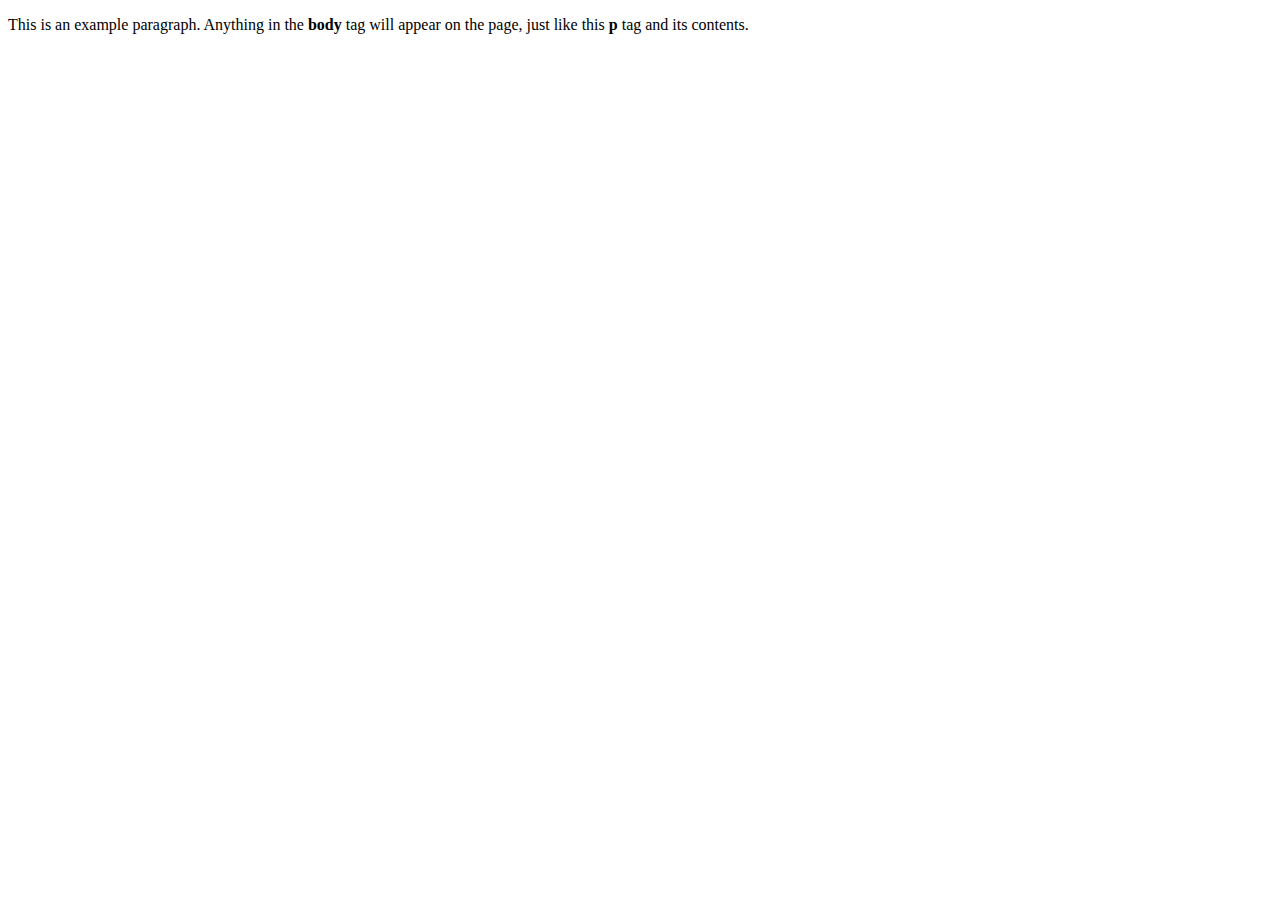
==== index.html @ 97ac9f7d "Create index.html" ====
<!doctype html>
<html>
  <head>
    <title>This is the title of the webpage!</title>
  </head>
  <body>
    <p>This is an example paragraph. Anything in the <strong>body</strong> tag will appear on the page, just like this <strong>p</strong> tag and its contents.</p>
  </body>
</html>
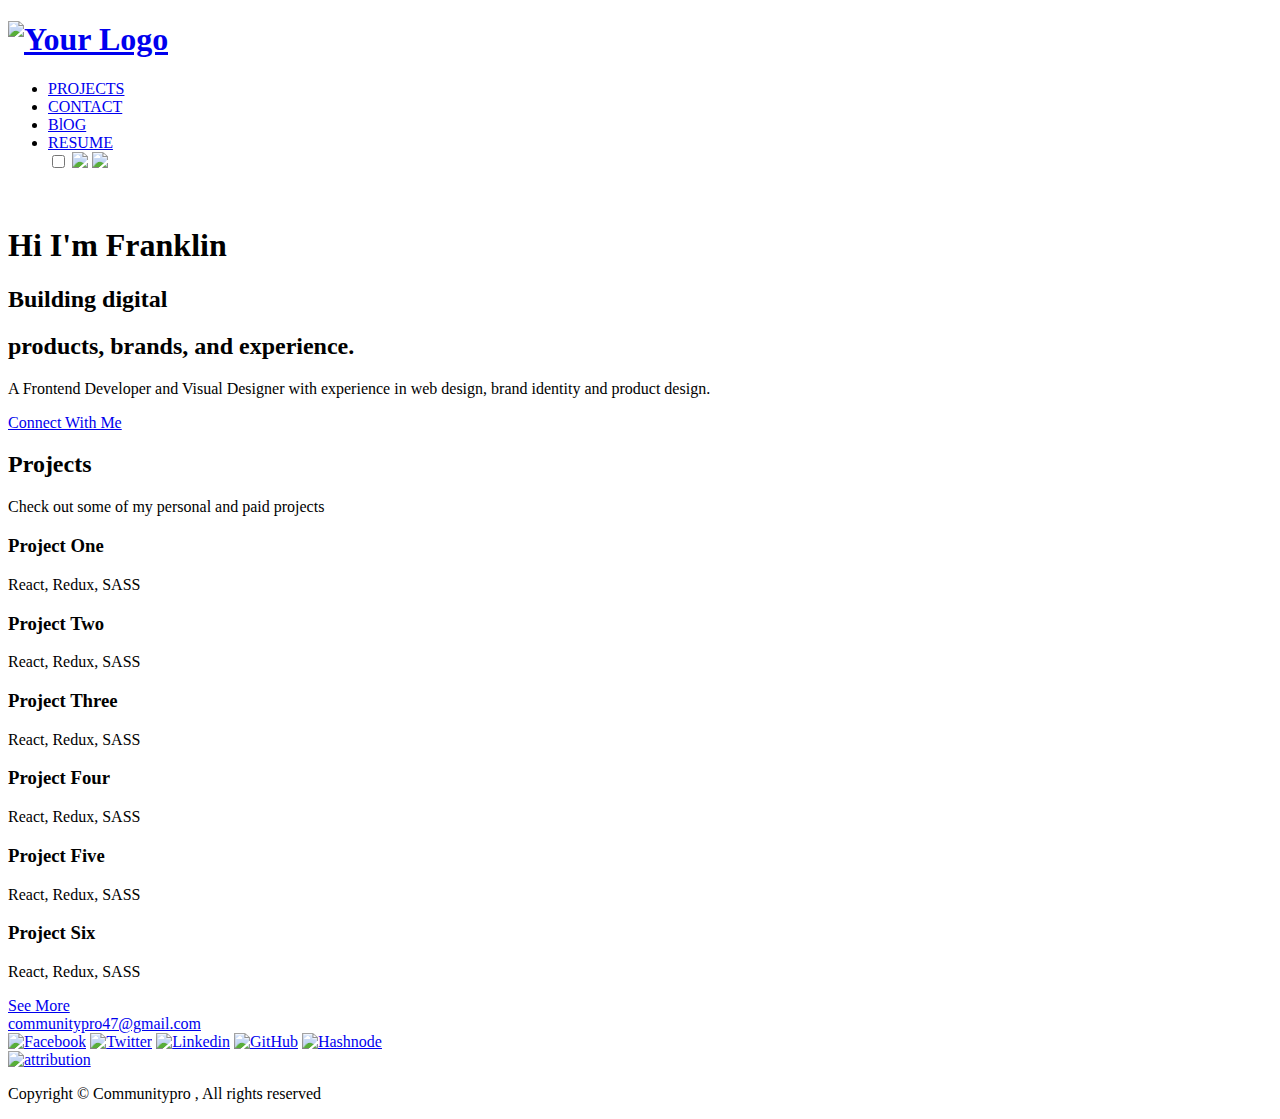
==== commit d9c43354: "Update index.html" ====
--- a/index.html
+++ b/index.html
@@ -1,9 +1,297 @@
-<!doctype html>
-<html>
+<!DOCTYPE html>
+<html lang="en">
   <head>
-    <title>This is the title of the webpage!</title>
+    <meta charset="UTF-8" />
+    <meta http-equiv="X-UA-Compatible" content="IE=edge" />
+    <meta name="viewport" content="width=device-width, initial-scale=1.0" />
+    <!-- Primary Meta Tags -->
+    <title>Portfolio Template - Open source</title>
+    <meta name="title" content="Portfolio Template - Open source" />
+    <meta
+      name="description"
+      content="Build or customize your portfolio website using this super easy template. Free to use if you are a member of the community or a contributor to this project"
+    />
+
+    <!-- Open Graph / Facebook -->
+    <meta property="og:type" content="website" />
+    <meta
+      property="og:url"
+      content="https://github.com/CommunityPro/portfolio-html"
+    />
+    <meta property="og:title" content="Portfolio Template - Open source" />
+    <meta
+      property="og:description"
+      content="Build or customize your portfolio website using this super easy template. Free to use if you are a member of the community or a contributor to this project"
+    />
+    <meta
+      property="og:image"
+      content="https://user-images.githubusercontent.com/62628408/150613011-b78a7f5a-0af1-4312-aab0-0022e7258693.png"
+    />
+
+    <!-- Twitter -->
+    <meta property="twitter:card" content="summary_large_image" />
+    <meta
+      property="twitter:url"
+      content="https://github.com/CommunityPro/portfolio-html"
+    />
+    <meta property="twitter:title" content="Portfolio Template - Open source" />
+    <meta
+      property="twitter:description"
+      content="Build or customize your portfolio website using this super easy template. Free to use if you are a member of the community or a contributor to this project"
+    />
+    <meta
+      property="twitter:image"
+      content="https://user-images.githubusercontent.com/62628408/150613011-b78a7f5a-0af1-4312-aab0-0022e7258693.png"
+    />
+
+    <!-- Link -->
+    <link
+      rel="apple-touch-icon"
+      sizes="180x180"
+      href="assets/favicon/apple-touch-icon.png"
+    />
+    <link
+      rel="icon"
+      type="image/png"
+      sizes="16x16"
+      href="/assets/favicon/favicon-16x16.png"
+    />
+    <link
+      rel="icon"
+      type="image/png"
+      sizes="32x32"
+      href="assets/favicon/favicon-32x32.png"
+    />
+    <link
+      rel="icon"
+      type="image/png"
+      sizes="192x192"
+      href="assets/favicon/android-chrome-192x192.png"
+    />
+    <link
+      rel="icon"
+      type="image/png"
+      sizes="512x512"
+      href="assets/favicon/android-chrome-512x512.png"
+    />
+    <link rel="icon" type="image/x-icon" href="assets/favicon/favicon.ico" />
+    <link rel="manifest" href="assets/favicon/site.webmanifest" />
+    <link
+      rel="stylesheet"
+      href="https://use.fontawesome.com/releases/v5.15.4/css/all.css"
+      integrity="sha384-DyZ88mC6Up2uqS4h/KRgHuoeGwBcD4Ng9SiP4dIRy0EXTlnuz47vAwmeGwVChigm"
+      crossorigin="anonymous"
+    />
+    <link rel="stylesheet" href="css/style.css" />
+    <link rel="stylesheet" href="css/utilities.css" />
   </head>
   <body>
-    <p>This is an example paragraph. Anything in the <strong>body</strong> tag will appear on the page, just like this <strong>p</strong> tag and its contents.</p>
+    <header id="hero">
+      <!-- Navbar -->
+      <nav class="navbar">
+        <div class="container">
+          <!-- Logo -->
+          <h1 id="logo">
+            <a href="https://github.com/CommunityPro/portfolio-html"
+              ><img src="./assets/logo.png" alt="Your Logo"
+            /></a>
+          </h1>
+          <!-- Navbar links -->
+          <ul class="nav-menu">
+            <li><a class="nav-link" href="#projects">PROJECTS</a></li>
+            <li><a class="nav-link" href="#">CONTACT</a></li>
+            <li><a class="nav-link" href="#">BlOG</a></li>
+            <li>
+              <a
+                class="nav-link btn btn-primary"
+                href="https://github.com/CommunityPro/portfolio-html"
+                >RESUME <i class="fas fa-arrow-right"></i
+              ></a>
+            </li>
+
+            <!-- Toggle switch -->
+            <div class="theme-switch">
+              <input type="checkbox" id="switch" />
+              <label class="toggle-icons" for="switch">
+                <img class="moon" src="assets/moon.svg" />
+                <img class="sun" src="assets/sun.svg" />
+              </label>
+            </div>
+            <!-- Hamburger menu -->
+          </ul>
+          <div class="hamburger">
+            <span class="bar"></span>
+            <span class="bar"></span>
+            <span class="bar"></span>
+          </div>
+        </div>
+      </nav>
+
+      <section class="header-container">
+        <img
+          class="profile-image"
+          src="assets/profile-image.svg"
+          alt=""
+        />
+        <h1>Hi I'm Franklin</h1>
+
+        <div class="content-text">
+          <h2>Building digital</h2>
+          <h2>products, brands, and experience.</h2>
+
+          <p>
+            A Frontend Developer and Visual Designer with experience in web
+            design, brand identity and product design.
+          </p>
+        </div>
+        <a
+          href="https://github.com/CommunityPro/portfolio-html"
+          class="btn btn-secondary"
+          target="_blank"
+          >Connect With Me</a
+        >
+      </section>
+    </header>
+
+    <!-- Projects -->
+    <section id="projects" class="project-container container">
+      <div class="division"></div>
+      <div class="content-text">
+        <h2>Projects</h2>
+        <p>Check out some of my personal and paid projects</p>
+      </div>
+
+      <article class="project">
+        <!-- Project 1 -->
+        <div href="" class="card">
+          <div class="project-info">
+            <div class="project-bio">
+              <h3>Project One</h3>
+              <p>React, Redux, SASS</p>
+            </div>
+
+            <div class="project-link">
+              <a href="#" target="_blank"><i class="fab fa-github"></i></a>
+              <a href="#" target="_blank"><i class="fas fa-globe"></i></a>
+            </div>
+          </div>
+        </div>
+
+        <!-- Project 2 -->
+        <div href="" class="card">
+          <div class="project-info">
+            <div class="project-bio">
+              <h3>Project Two</h3>
+              <p>React, Redux, SASS</p>
+            </div>
+
+            <div class="project-link">
+              <a href="#" target="_blank"><i class="fab fa-github"></i></a>
+              <a href="#" target="_blank"><i class="fas fa-globe"></i></a>
+            </div>
+          </div>
+        </div>
+
+        <!-- Porject 3 -->
+        <div href="" class="card">
+          <div class="project-info">
+            <div class="project-bio">
+              <h3>Project Three</h3>
+              <p>React, Redux, SASS</p>
+            </div>
+
+            <div class="project-link">
+              <a href="#" target="_blank"><i class="fab fa-github"></i></a>
+              <a href="#" target="_blank"><i class="fas fa-globe"></i></a>
+            </div>
+          </div>
+        </div>
+
+        <!-- Project 4 -->
+        <div href="" class="card">
+          <div class="project-info">
+            <div class="project-bio">
+              <h3>Project Four</h3>
+              <p>React, Redux, SASS</p>
+            </div>
+
+            <div class="project-link">
+              <a href="#" target="_blank"><i class="fab fa-github"></i></a>
+              <a href="#" target="_blank"><i class="fas fa-globe"></i></a>
+            </div>
+          </div>
+        </div>
+
+        <!-- Project 5 -->
+        <div href="" class="card">
+          <div class="project-info">
+            <div class="project-bio">
+              <h3>Project Five</h3>
+              <p>React, Redux, SASS</p>
+            </div>
+
+            <div class="project-link">
+              <a href="#" target="_blank"><i class="fab fa-github"></i></a>
+              <a href="#" target="_blank"><i class="fas fa-globe"></i></a>
+            </div>
+          </div>
+        </div>
+
+        <!-- Project 6 -->
+        <div href="" class="card">
+          <div class="project-info">
+            <div class="project-bio">
+              <h3>Project Six</h3>
+              <p>React, Redux, SASS</p>
+            </div>
+
+            <div class="project-link">
+              <a href="#" target="_blank"><i class="fab fa-github"></i></a>
+              <a href="#" target="_blank"><i class="fas fa-globe"></i></a>
+            </div>
+          </div>
+        </div>
+      </article>
+
+      <a href="#" class="btn btn-secondary"
+        target="_blank" >See More <i class="fas fa-arrow-right"></i
+      ></a>
+    </section>
+
+    <footer id="footer">
+      <div class="container">
+        <a href="mailto:communitypro47@gmail.com">communitypro47@gmail.com</a>
+        <!-- Social links -->
+        <div class="social">
+          <a href="#" target="_blank"
+            ><img src="./assets/facebook-icon.svg" alt="Facebook"
+          /></a>
+          <a href="#" target="_blank"><img src="./assets/twitter-icon.svg" alt="Twitter" /></a>
+          <a href="#" target="_blank"
+            ><img src="./assets/linkedin-icon.svg" alt="Linkedin"
+          /></a>
+          <a href="#" target="_blank"><img src="./assets/github-icon.svg" alt="GitHub" /></a>
+          <a href="#" target="_blank"
+            ><img src="./assets/hashnode-icon.svg" alt="Hashnode"
+          /></a>
+        </div>
+        <!-- Attribution -->
+        <div class="attribution">
+          <a
+            href="https://github.com/CommunityPro/portfolio-html"
+            target="_blank"
+            rel="noopener noreferrer"
+          >
+            <img
+              src="https://user-images.githubusercontent.com/62628408/157202263-9174da24-b19a-4017-9b7c-a1d26ae8f014.svg"
+              alt="attribution"
+              width="150px"
+            />
+          </a>
+        </div>
+        <p>Copyright &copy; Communitypro <span id="datee"></span>, All rights reserved</p>
+      </div>
+    </footer>
+    <script src="js/script.js"></script>
   </body>
 </html>
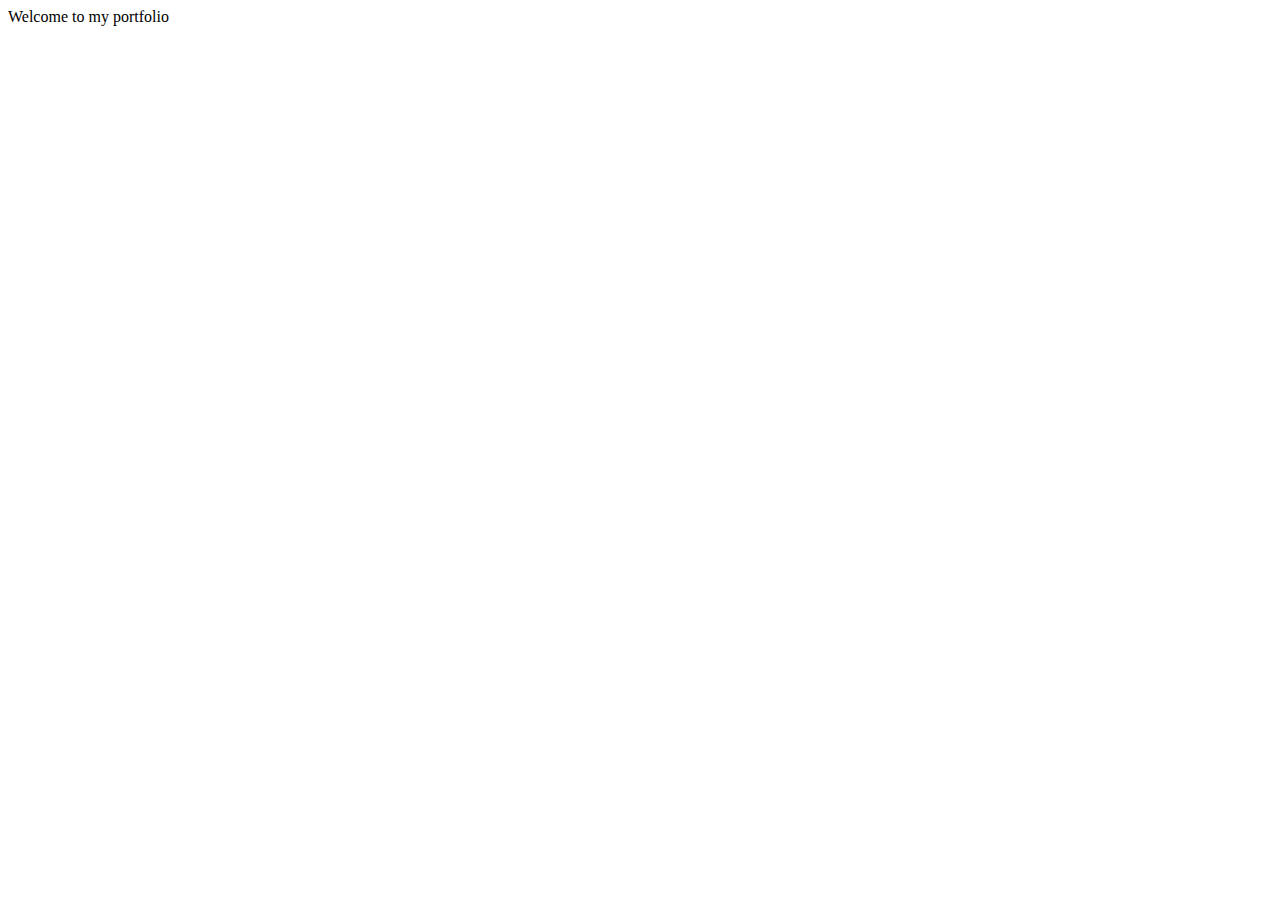
==== commit 79ba52aa: "Update index.html" ====
--- a/index.html
+++ b/index.html
@@ -5,293 +5,9 @@
     <meta http-equiv="X-UA-Compatible" content="IE=edge" />
     <meta name="viewport" content="width=device-width, initial-scale=1.0" />
     <!-- Primary Meta Tags -->
-    <title>Portfolio Template - Open source</title>
-    <meta name="title" content="Portfolio Template - Open source" />
-    <meta
-      name="description"
-      content="Build or customize your portfolio website using this super easy template. Free to use if you are a member of the community or a contributor to this project"
-    />
-
-    <!-- Open Graph / Facebook -->
-    <meta property="og:type" content="website" />
-    <meta
-      property="og:url"
-      content="https://github.com/CommunityPro/portfolio-html"
-    />
-    <meta property="og:title" content="Portfolio Template - Open source" />
-    <meta
-      property="og:description"
-      content="Build or customize your portfolio website using this super easy template. Free to use if you are a member of the community or a contributor to this project"
-    />
-    <meta
-      property="og:image"
-      content="https://user-images.githubusercontent.com/62628408/150613011-b78a7f5a-0af1-4312-aab0-0022e7258693.png"
-    />
-
-    <!-- Twitter -->
-    <meta property="twitter:card" content="summary_large_image" />
-    <meta
-      property="twitter:url"
-      content="https://github.com/CommunityPro/portfolio-html"
-    />
-    <meta property="twitter:title" content="Portfolio Template - Open source" />
-    <meta
-      property="twitter:description"
-      content="Build or customize your portfolio website using this super easy template. Free to use if you are a member of the community or a contributor to this project"
-    />
-    <meta
-      property="twitter:image"
-      content="https://user-images.githubusercontent.com/62628408/150613011-b78a7f5a-0af1-4312-aab0-0022e7258693.png"
-    />
-
-    <!-- Link -->
-    <link
-      rel="apple-touch-icon"
-      sizes="180x180"
-      href="assets/favicon/apple-touch-icon.png"
-    />
-    <link
-      rel="icon"
-      type="image/png"
-      sizes="16x16"
-      href="/assets/favicon/favicon-16x16.png"
-    />
-    <link
-      rel="icon"
-      type="image/png"
-      sizes="32x32"
-      href="assets/favicon/favicon-32x32.png"
-    />
-    <link
-      rel="icon"
-      type="image/png"
-      sizes="192x192"
-      href="assets/favicon/android-chrome-192x192.png"
-    />
-    <link
-      rel="icon"
-      type="image/png"
-      sizes="512x512"
-      href="assets/favicon/android-chrome-512x512.png"
-    />
-    <link rel="icon" type="image/x-icon" href="assets/favicon/favicon.ico" />
-    <link rel="manifest" href="assets/favicon/site.webmanifest" />
-    <link
-      rel="stylesheet"
-      href="https://use.fontawesome.com/releases/v5.15.4/css/all.css"
-      integrity="sha384-DyZ88mC6Up2uqS4h/KRgHuoeGwBcD4Ng9SiP4dIRy0EXTlnuz47vAwmeGwVChigm"
-      crossorigin="anonymous"
-    />
-    <link rel="stylesheet" href="css/style.css" />
-    <link rel="stylesheet" href="css/utilities.css" />
+    <title>Warot Praptsorn (Software Developer Portfolio)</title>
   </head>
   <body>
-    <header id="hero">
-      <!-- Navbar -->
-      <nav class="navbar">
-        <div class="container">
-          <!-- Logo -->
-          <h1 id="logo">
-            <a href="https://github.com/CommunityPro/portfolio-html"
-              ><img src="./assets/logo.png" alt="Your Logo"
-            /></a>
-          </h1>
-          <!-- Navbar links -->
-          <ul class="nav-menu">
-            <li><a class="nav-link" href="#projects">PROJECTS</a></li>
-            <li><a class="nav-link" href="#">CONTACT</a></li>
-            <li><a class="nav-link" href="#">BlOG</a></li>
-            <li>
-              <a
-                class="nav-link btn btn-primary"
-                href="https://github.com/CommunityPro/portfolio-html"
-                >RESUME <i class="fas fa-arrow-right"></i
-              ></a>
-            </li>
-
-            <!-- Toggle switch -->
-            <div class="theme-switch">
-              <input type="checkbox" id="switch" />
-              <label class="toggle-icons" for="switch">
-                <img class="moon" src="assets/moon.svg" />
-                <img class="sun" src="assets/sun.svg" />
-              </label>
-            </div>
-            <!-- Hamburger menu -->
-          </ul>
-          <div class="hamburger">
-            <span class="bar"></span>
-            <span class="bar"></span>
-            <span class="bar"></span>
-          </div>
-        </div>
-      </nav>
-
-      <section class="header-container">
-        <img
-          class="profile-image"
-          src="assets/profile-image.svg"
-          alt=""
-        />
-        <h1>Hi I'm Franklin</h1>
-
-        <div class="content-text">
-          <h2>Building digital</h2>
-          <h2>products, brands, and experience.</h2>
-
-          <p>
-            A Frontend Developer and Visual Designer with experience in web
-            design, brand identity and product design.
-          </p>
-        </div>
-        <a
-          href="https://github.com/CommunityPro/portfolio-html"
-          class="btn btn-secondary"
-          target="_blank"
-          >Connect With Me</a
-        >
-      </section>
-    </header>
-
-    <!-- Projects -->
-    <section id="projects" class="project-container container">
-      <div class="division"></div>
-      <div class="content-text">
-        <h2>Projects</h2>
-        <p>Check out some of my personal and paid projects</p>
-      </div>
-
-      <article class="project">
-        <!-- Project 1 -->
-        <div href="" class="card">
-          <div class="project-info">
-            <div class="project-bio">
-              <h3>Project One</h3>
-              <p>React, Redux, SASS</p>
-            </div>
-
-            <div class="project-link">
-              <a href="#" target="_blank"><i class="fab fa-github"></i></a>
-              <a href="#" target="_blank"><i class="fas fa-globe"></i></a>
-            </div>
-          </div>
-        </div>
-
-        <!-- Project 2 -->
-        <div href="" class="card">
-          <div class="project-info">
-            <div class="project-bio">
-              <h3>Project Two</h3>
-              <p>React, Redux, SASS</p>
-            </div>
-
-            <div class="project-link">
-              <a href="#" target="_blank"><i class="fab fa-github"></i></a>
-              <a href="#" target="_blank"><i class="fas fa-globe"></i></a>
-            </div>
-          </div>
-        </div>
-
-        <!-- Porject 3 -->
-        <div href="" class="card">
-          <div class="project-info">
-            <div class="project-bio">
-              <h3>Project Three</h3>
-              <p>React, Redux, SASS</p>
-            </div>
-
-            <div class="project-link">
-              <a href="#" target="_blank"><i class="fab fa-github"></i></a>
-              <a href="#" target="_blank"><i class="fas fa-globe"></i></a>
-            </div>
-          </div>
-        </div>
-
-        <!-- Project 4 -->
-        <div href="" class="card">
-          <div class="project-info">
-            <div class="project-bio">
-              <h3>Project Four</h3>
-              <p>React, Redux, SASS</p>
-            </div>
-
-            <div class="project-link">
-              <a href="#" target="_blank"><i class="fab fa-github"></i></a>
-              <a href="#" target="_blank"><i class="fas fa-globe"></i></a>
-            </div>
-          </div>
-        </div>
-
-        <!-- Project 5 -->
-        <div href="" class="card">
-          <div class="project-info">
-            <div class="project-bio">
-              <h3>Project Five</h3>
-              <p>React, Redux, SASS</p>
-            </div>
-
-            <div class="project-link">
-              <a href="#" target="_blank"><i class="fab fa-github"></i></a>
-              <a href="#" target="_blank"><i class="fas fa-globe"></i></a>
-            </div>
-          </div>
-        </div>
-
-        <!-- Project 6 -->
-        <div href="" class="card">
-          <div class="project-info">
-            <div class="project-bio">
-              <h3>Project Six</h3>
-              <p>React, Redux, SASS</p>
-            </div>
-
-            <div class="project-link">
-              <a href="#" target="_blank"><i class="fab fa-github"></i></a>
-              <a href="#" target="_blank"><i class="fas fa-globe"></i></a>
-            </div>
-          </div>
-        </div>
-      </article>
-
-      <a href="#" class="btn btn-secondary"
-        target="_blank" >See More <i class="fas fa-arrow-right"></i
-      ></a>
-    </section>
-
-    <footer id="footer">
-      <div class="container">
-        <a href="mailto:communitypro47@gmail.com">communitypro47@gmail.com</a>
-        <!-- Social links -->
-        <div class="social">
-          <a href="#" target="_blank"
-            ><img src="./assets/facebook-icon.svg" alt="Facebook"
-          /></a>
-          <a href="#" target="_blank"><img src="./assets/twitter-icon.svg" alt="Twitter" /></a>
-          <a href="#" target="_blank"
-            ><img src="./assets/linkedin-icon.svg" alt="Linkedin"
-          /></a>
-          <a href="#" target="_blank"><img src="./assets/github-icon.svg" alt="GitHub" /></a>
-          <a href="#" target="_blank"
-            ><img src="./assets/hashnode-icon.svg" alt="Hashnode"
-          /></a>
-        </div>
-        <!-- Attribution -->
-        <div class="attribution">
-          <a
-            href="https://github.com/CommunityPro/portfolio-html"
-            target="_blank"
-            rel="noopener noreferrer"
-          >
-            <img
-              src="https://user-images.githubusercontent.com/62628408/157202263-9174da24-b19a-4017-9b7c-a1d26ae8f014.svg"
-              alt="attribution"
-              width="150px"
-            />
-          </a>
-        </div>
-        <p>Copyright &copy; Communitypro <span id="datee"></span>, All rights reserved</p>
-      </div>
-    </footer>
-    <script src="js/script.js"></script>
+   <p2>Welcome to my portfolio</p2>
   </body>
 </html>
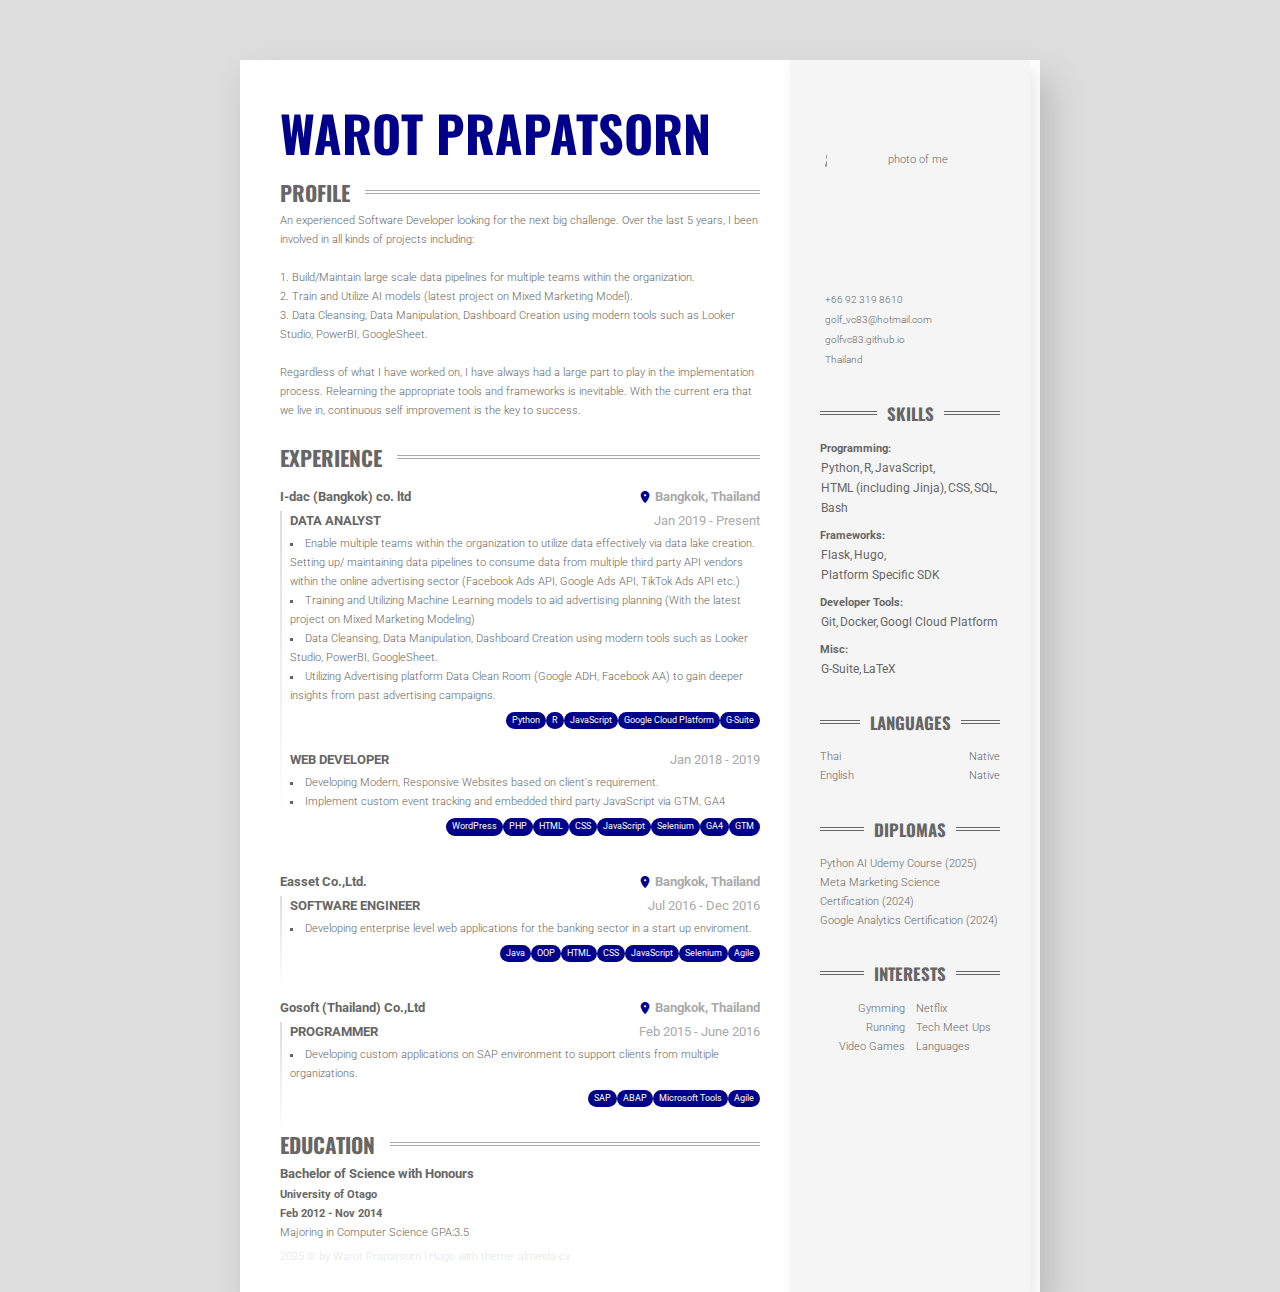
==== commit 98388ee3: "Add files via upload" ====
--- a/index.html
+++ b/index.html
@@ -1,13 +1,2 @@
-<!DOCTYPE html>
-<html lang="en">
-  <head>
-    <meta charset="UTF-8" />
-    <meta http-equiv="X-UA-Compatible" content="IE=edge" />
-    <meta name="viewport" content="width=device-width, initial-scale=1.0" />
-    <!-- Primary Meta Tags -->
-    <title>Warot Praptsorn (Software Developer Portfolio)</title>
-  </head>
-  <body>
-   <p2>Welcome to my portfolio</p2>
-  </body>
-</html>
+<!doctype html><html lang=en><head><meta name=generator content="Hugo 0.145.0"><meta charset=UTF-8><meta name=viewport content="width=device-width,initial-scale=1"><title>Warot Prapatsorn - CV</title>
+<link rel=canonical href=https://golfvc83.github.io/><link rel=stylesheet href="https://fonts.googleapis.com/css?family=Oswald"><link rel=stylesheet href="https://fonts.googleapis.com/css?family=Roboto"><link rel=stylesheet href="https://fonts.googleapis.com/icon?family=Material+Icons"><link rel=stylesheet href=https://cdnjs.cloudflare.com/ajax/libs/font-awesome/5.15.3/css/all.min.css integrity="sha512-iBBXm8fW90+nuLcSKlbmrPcLa0OT92xO1BIsZ+ywDWZCvqsWgccV3gFoRBv0z+8dLJgyAHIhR35VZc2oM/gI1w==" crossorigin=anonymous referrerpolicy=no-referrer><link rel=stylesheet href=/style.main.min.204ddf016635bec70e06cfba8527d24333aa395f8404c664d1854e48c69660b8.css integrity="sha256-IE3fAWY1vscOBs+6hSfSQzOqOV+EBMZk0YVOSMaWYLg=" crossorigin=anonymous media=screen,print><meta property="og:title" content="Warot Prapatsorn - CV"><meta property="og:url" content="https://golfvc83.github.io/"><meta property="og:type" content="website"><meta property="og:image" content="https://golfvc83.github.io/img/avatar.jpg"><meta property="og:description" content="An experienced Software Developer looking for the next big challenge. Over the last 5 years, I been involved in all kinds of projects including: 1. Build/Maintain large scale data pipelines for …"><meta name=description content="An experienced Software Developer looking for the next big challenge. Over the last 5 years, I been involved in all kinds of projects including: 1. Build/Maintain large scale data pipelines for …"></head><body><div class=content><div class=content__left><h1 class=mainHeading><span>Warot</span> <span>Prapatsorn</span></h1><div id=profile class=section><div class=section__heading><h2 class=section__title>Profile</h2></div><div class=section__content><p>An experienced Software Developer looking for the next big challenge. Over the last 5 years, I been involved in all kinds of projects including:<br><br>1. Build/Maintain large scale data pipelines for multiple teams within the organization.<br>2. Train and Utilize AI models (latest project on Mixed Marketing Model).<br>3. Data Cleansing, Data Manipulation, Dashboard Creation using modern tools such as Looker Studio, PowerBI, GoogleSheet.<br><br>Regardless of what I have worked on, I have always had a large part to play in the implementation process. Relearning the appropriate tools and frameworks is inevitable. With the current era that we live in, continuous self improvement is the key to success.</p></div></div><div id=experience class=section><div class=section__heading><h2 class=section__title>Experience</h2></div><div class=section__content><div class=experience><div class=experience__item><div class=experience__header><h3 class=experience__company>I-dac (Bangkok) co. ltd</h3><h3 class=experience__place>Bangkok, Thailand</h3></div><div class=experience__job><div class=experience__subheader><h3 class=experience__position>Data Analyst</h3><h3 class=experience__date>Jan 2019 - Present</h3></div><ul><li class=experience__bullet>Enable multiple teams within the organization to utilize data effectively via data lake creation. Setting up/ maintaining data pipelines to consume data from multiple third party API vendors within the online advertising sector (Facebook Ads API, Google Ads API, TikTok Ads API etc.)</li><li class=experience__bullet>Training and Utilizing Machine Learning models to aid advertising planning (With the latest project on Mixed Marketing Modeling)</li><li class=experience__bullet>Data Cleansing, Data Manipulation, Dashboard Creation using modern tools such as Looker Studio, PowerBI, GoogleSheet.</li><li class=experience__bullet>Utilizing Advertising platform Data Clean Room (Google ADH, Facebook AA) to gain deeper insights from past advertising campaigns.</li></ul><div class=experience__badges><ul><li class=experience__badge>Python</li><li class=experience__badge>R</li><li class=experience__badge>JavaScript</li><li class=experience__badge>Google Cloud Platform</li><li class=experience__badge>G-Suite</li></ul></div></div><div class=experience__job><div class=experience__subheader><h3 class=experience__position>Web Developer</h3><h3 class=experience__date>Jan 2018 - 2019</h3></div><ul><li class=experience__bullet>Developing Modern, Responsive Websites based on client's requirement.</li><li class=experience__bullet>Implement custom event tracking and embedded third party JavaScript via GTM, GA4</li></ul><div class=experience__badges><ul><li class=experience__badge>WordPress</li><li class=experience__badge>PHP</li><li class=experience__badge>HTML</li><li class=experience__badge>CSS</li><li class=experience__badge>JavaScript</li><li class=experience__badge>Selenium</li><li class=experience__badge>GA4</li><li class=experience__badge>GTM</li></ul></div></div></div><div class=experience__item><div class=experience__header><h3 class=experience__company>Easset Co.,Ltd.</h3><h3 class=experience__place>Bangkok, Thailand</h3></div><div class=experience__job><div class=experience__subheader><h3 class=experience__position>Software Engineer</h3><h3 class=experience__date>Jul 2016 - Dec 2016</h3></div><ul><li class=experience__bullet>Developing enterprise level web applications for the banking sector in a start up enviroment.</li></ul><div class=experience__badges><ul><li class=experience__badge>Java</li><li class=experience__badge>OOP</li><li class=experience__badge>HTML</li><li class=experience__badge>CSS</li><li class=experience__badge>JavaScript</li><li class=experience__badge>Selenium</li><li class=experience__badge>Agile</li></ul></div></div></div><div class=experience__item><div class=experience__header><h3 class=experience__company>Gosoft (Thailand) Co.,Ltd</h3><h3 class=experience__place>Bangkok, Thailand</h3></div><div class=experience__job><div class=experience__subheader><h3 class=experience__position>Programmer</h3><h3 class=experience__date>Feb 2015 - June 2016</h3></div><ul><li class=experience__bullet>Developing custom applications on SAP environment to support clients from multiple organizations.</li></ul><div class=experience__badges><ul><li class=experience__badge>SAP</li><li class=experience__badge>ABAP</li><li class=experience__badge>Microsoft Tools</li><li class=experience__badge>Agile</li></ul></div></div></div></div></div></div><div id=education class=section><div class=section__heading><h2 class=section__title>Education</h2></div><div class=section__content><div class=education__item><h3 class=education__title>Bachelor of Science with Honours</h3><h4 class=education__place>University of Otago</h4><h4 class=education__date>Feb 2012 - Nov 2014</h4><div class=education__description>Majoring in Computer Science GPA:3.5</div></div></div></div></div><div class=content__right><div class="sideSection avatar"><div class=avatar__container><img class=avatar__img src=img/avatar.jpg alt="photo of me"></div></div><div class="sideSection contact"><ul><li class=contact__item><i class="fas fa-phone"></i><span>+66 92 319 8610</span></li><li class=contact__item><i class="fas fa-envelope"></i><span>golf_vc83@hotmail.com</span></li><li class=contact__item><i class="fas fa-globe"></i><span><a class=contact__link href=https://golfvc83.github.io target=_blank>golfvc83.github.io</a></span></li><li class=contact__item><i class="fas fa-map-marker-alt"></i><span>Thailand</span></li></ul></div><div class=sideSection><div class=sideSection__heading><h2 class=sideSection__title>Skills</h2></div><div class=sideSection__content><ul class=skills><li><ul class=skills__group><span>Programming</span><br><li>Python</li><li>R</li><li>JavaScript</li><li>HTML (including Jinja)</li><li>CSS</li><li>SQL</li><li>Bash</li></ul><ul class=skills__group><span>Frameworks</span><br><li>Flask</li><li>Hugo</li><li>Platform Specific SDK</li></ul><ul class=skills__group><span>Developer Tools</span><br><li>Git</li><li>Docker</li><li>Googl Cloud Platform</li></ul><ul class=skills__group><span>Misc</span><br><li>G-Suite</li><li>LaTeX</li></ul></li></ul></div></div><div class=sideSection><div class=sideSection__heading><h2 class=sideSection__title>Languages</h2></div><div class=sideSection__content><ul class=language><li class=language__item><div class=language__name>Thai</div><div class=language__level>Native</div></li><li class=language__item><div class=language__name>English</div><div class=language__level>Native</div></li></ul></div></div><div class=sideSection><div class=sideSection__heading><h2 class=sideSection__title>Diplomas</h2></div><div class=sideSection__content><ul><li>Python AI Udemy Course (2025)</li><li>Meta Marketing Science Certification (2024)</li><li>Google Analytics Certification (2024)</li></ul></div></div><div class=sideSection><div class=sideSection__heading><h2 class=sideSection__title>Interests</h2></div><div class=sideSection__content><ul class=interests><li class=interests__item>Gymming</li><li class=interests__item>Running</li><li class=interests__item>Video Games</li><li class=interests__item>Netflix</li><li class=interests__item>Tech Meet Ups</li><li class=interests__item>Languages</li></ul></div></div></div></div></body></html>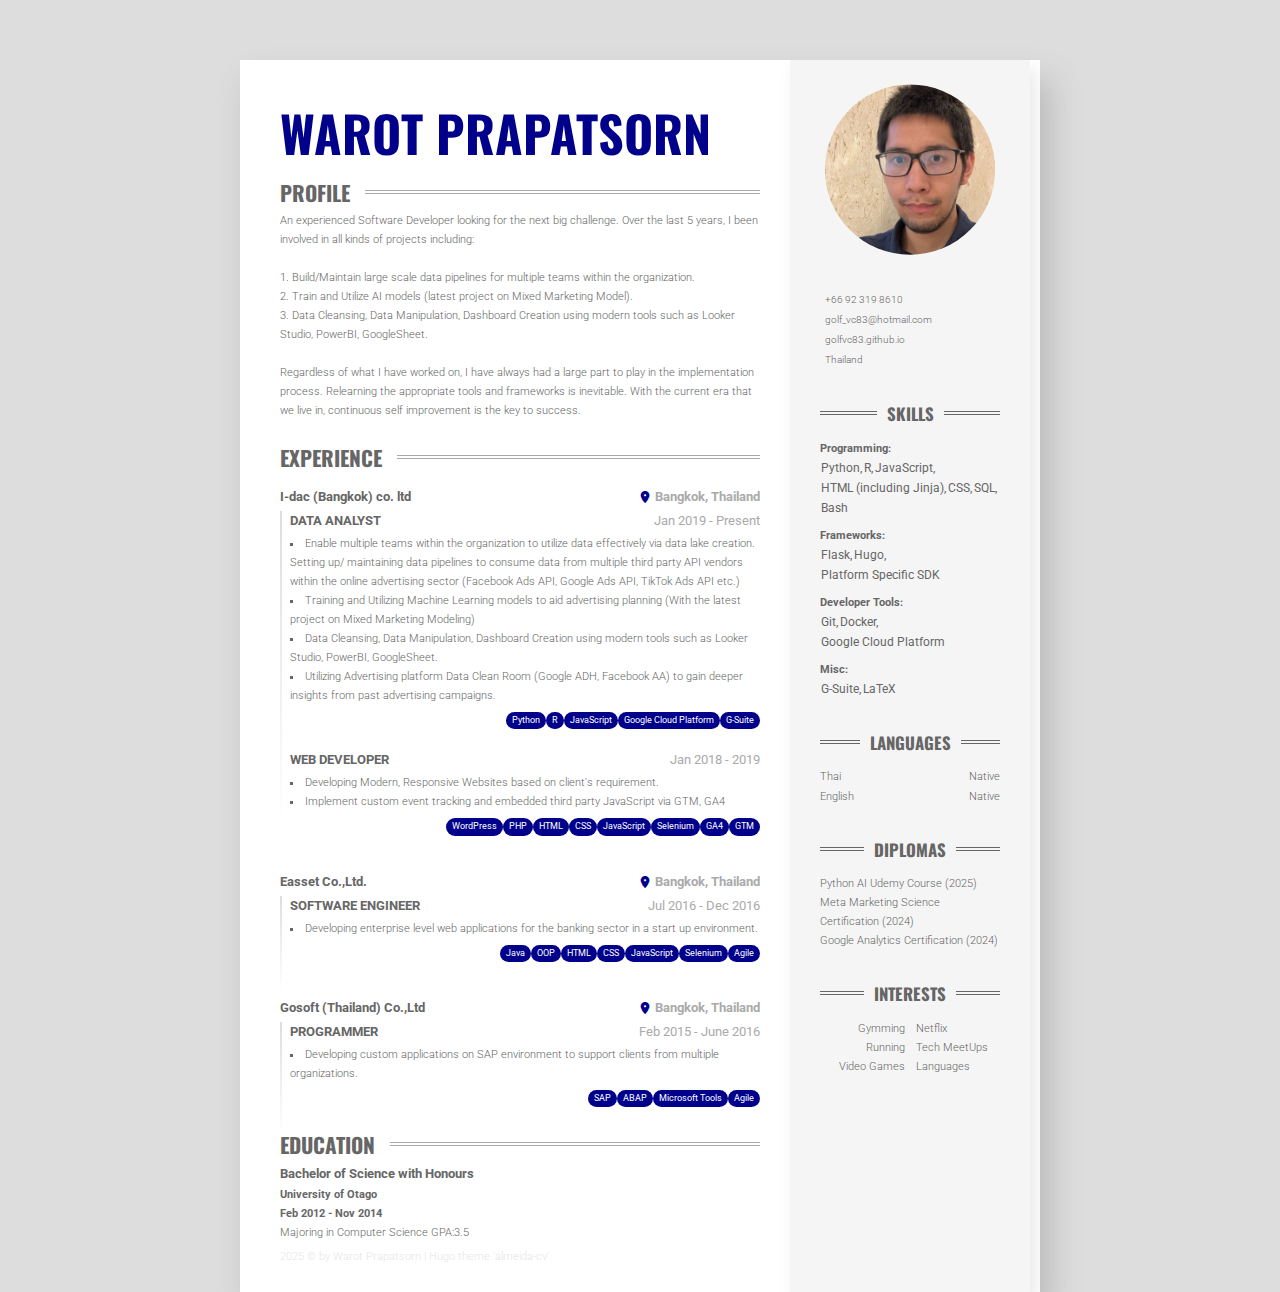
==== commit 50cccfa1: "version 1.0 for 2025" ====
--- a/index.html
+++ b/index.html
@@ -1,2 +1,2 @@
 <!doctype html><html lang=en><head><meta name=generator content="Hugo 0.145.0"><meta charset=UTF-8><meta name=viewport content="width=device-width,initial-scale=1"><title>Warot Prapatsorn - CV</title>
-<link rel=canonical href=https://golfvc83.github.io/><link rel=stylesheet href="https://fonts.googleapis.com/css?family=Oswald"><link rel=stylesheet href="https://fonts.googleapis.com/css?family=Roboto"><link rel=stylesheet href="https://fonts.googleapis.com/icon?family=Material+Icons"><link rel=stylesheet href=https://cdnjs.cloudflare.com/ajax/libs/font-awesome/5.15.3/css/all.min.css integrity="sha512-iBBXm8fW90+nuLcSKlbmrPcLa0OT92xO1BIsZ+ywDWZCvqsWgccV3gFoRBv0z+8dLJgyAHIhR35VZc2oM/gI1w==" crossorigin=anonymous referrerpolicy=no-referrer><link rel=stylesheet href=/style.main.min.204ddf016635bec70e06cfba8527d24333aa395f8404c664d1854e48c69660b8.css integrity="sha256-IE3fAWY1vscOBs+6hSfSQzOqOV+EBMZk0YVOSMaWYLg=" crossorigin=anonymous media=screen,print><meta property="og:title" content="Warot Prapatsorn - CV"><meta property="og:url" content="https://golfvc83.github.io/"><meta property="og:type" content="website"><meta property="og:image" content="https://golfvc83.github.io/img/avatar.jpg"><meta property="og:description" content="An experienced Software Developer looking for the next big challenge. Over the last 5 years, I been involved in all kinds of projects including: 1. Build/Maintain large scale data pipelines for …"><meta name=description content="An experienced Software Developer looking for the next big challenge. Over the last 5 years, I been involved in all kinds of projects including: 1. Build/Maintain large scale data pipelines for …"></head><body><div class=content><div class=content__left><h1 class=mainHeading><span>Warot</span> <span>Prapatsorn</span></h1><div id=profile class=section><div class=section__heading><h2 class=section__title>Profile</h2></div><div class=section__content><p>An experienced Software Developer looking for the next big challenge. Over the last 5 years, I been involved in all kinds of projects including:<br><br>1. Build/Maintain large scale data pipelines for multiple teams within the organization.<br>2. Train and Utilize AI models (latest project on Mixed Marketing Model).<br>3. Data Cleansing, Data Manipulation, Dashboard Creation using modern tools such as Looker Studio, PowerBI, GoogleSheet.<br><br>Regardless of what I have worked on, I have always had a large part to play in the implementation process. Relearning the appropriate tools and frameworks is inevitable. With the current era that we live in, continuous self improvement is the key to success.</p></div></div><div id=experience class=section><div class=section__heading><h2 class=section__title>Experience</h2></div><div class=section__content><div class=experience><div class=experience__item><div class=experience__header><h3 class=experience__company>I-dac (Bangkok) co. ltd</h3><h3 class=experience__place>Bangkok, Thailand</h3></div><div class=experience__job><div class=experience__subheader><h3 class=experience__position>Data Analyst</h3><h3 class=experience__date>Jan 2019 - Present</h3></div><ul><li class=experience__bullet>Enable multiple teams within the organization to utilize data effectively via data lake creation. Setting up/ maintaining data pipelines to consume data from multiple third party API vendors within the online advertising sector (Facebook Ads API, Google Ads API, TikTok Ads API etc.)</li><li class=experience__bullet>Training and Utilizing Machine Learning models to aid advertising planning (With the latest project on Mixed Marketing Modeling)</li><li class=experience__bullet>Data Cleansing, Data Manipulation, Dashboard Creation using modern tools such as Looker Studio, PowerBI, GoogleSheet.</li><li class=experience__bullet>Utilizing Advertising platform Data Clean Room (Google ADH, Facebook AA) to gain deeper insights from past advertising campaigns.</li></ul><div class=experience__badges><ul><li class=experience__badge>Python</li><li class=experience__badge>R</li><li class=experience__badge>JavaScript</li><li class=experience__badge>Google Cloud Platform</li><li class=experience__badge>G-Suite</li></ul></div></div><div class=experience__job><div class=experience__subheader><h3 class=experience__position>Web Developer</h3><h3 class=experience__date>Jan 2018 - 2019</h3></div><ul><li class=experience__bullet>Developing Modern, Responsive Websites based on client's requirement.</li><li class=experience__bullet>Implement custom event tracking and embedded third party JavaScript via GTM, GA4</li></ul><div class=experience__badges><ul><li class=experience__badge>WordPress</li><li class=experience__badge>PHP</li><li class=experience__badge>HTML</li><li class=experience__badge>CSS</li><li class=experience__badge>JavaScript</li><li class=experience__badge>Selenium</li><li class=experience__badge>GA4</li><li class=experience__badge>GTM</li></ul></div></div></div><div class=experience__item><div class=experience__header><h3 class=experience__company>Easset Co.,Ltd.</h3><h3 class=experience__place>Bangkok, Thailand</h3></div><div class=experience__job><div class=experience__subheader><h3 class=experience__position>Software Engineer</h3><h3 class=experience__date>Jul 2016 - Dec 2016</h3></div><ul><li class=experience__bullet>Developing enterprise level web applications for the banking sector in a start up enviroment.</li></ul><div class=experience__badges><ul><li class=experience__badge>Java</li><li class=experience__badge>OOP</li><li class=experience__badge>HTML</li><li class=experience__badge>CSS</li><li class=experience__badge>JavaScript</li><li class=experience__badge>Selenium</li><li class=experience__badge>Agile</li></ul></div></div></div><div class=experience__item><div class=experience__header><h3 class=experience__company>Gosoft (Thailand) Co.,Ltd</h3><h3 class=experience__place>Bangkok, Thailand</h3></div><div class=experience__job><div class=experience__subheader><h3 class=experience__position>Programmer</h3><h3 class=experience__date>Feb 2015 - June 2016</h3></div><ul><li class=experience__bullet>Developing custom applications on SAP environment to support clients from multiple organizations.</li></ul><div class=experience__badges><ul><li class=experience__badge>SAP</li><li class=experience__badge>ABAP</li><li class=experience__badge>Microsoft Tools</li><li class=experience__badge>Agile</li></ul></div></div></div></div></div></div><div id=education class=section><div class=section__heading><h2 class=section__title>Education</h2></div><div class=section__content><div class=education__item><h3 class=education__title>Bachelor of Science with Honours</h3><h4 class=education__place>University of Otago</h4><h4 class=education__date>Feb 2012 - Nov 2014</h4><div class=education__description>Majoring in Computer Science GPA:3.5</div></div></div></div></div><div class=content__right><div class="sideSection avatar"><div class=avatar__container><img class=avatar__img src=img/avatar.jpg alt="photo of me"></div></div><div class="sideSection contact"><ul><li class=contact__item><i class="fas fa-phone"></i><span>+66 92 319 8610</span></li><li class=contact__item><i class="fas fa-envelope"></i><span>golf_vc83@hotmail.com</span></li><li class=contact__item><i class="fas fa-globe"></i><span><a class=contact__link href=https://golfvc83.github.io target=_blank>golfvc83.github.io</a></span></li><li class=contact__item><i class="fas fa-map-marker-alt"></i><span>Thailand</span></li></ul></div><div class=sideSection><div class=sideSection__heading><h2 class=sideSection__title>Skills</h2></div><div class=sideSection__content><ul class=skills><li><ul class=skills__group><span>Programming</span><br><li>Python</li><li>R</li><li>JavaScript</li><li>HTML (including Jinja)</li><li>CSS</li><li>SQL</li><li>Bash</li></ul><ul class=skills__group><span>Frameworks</span><br><li>Flask</li><li>Hugo</li><li>Platform Specific SDK</li></ul><ul class=skills__group><span>Developer Tools</span><br><li>Git</li><li>Docker</li><li>Googl Cloud Platform</li></ul><ul class=skills__group><span>Misc</span><br><li>G-Suite</li><li>LaTeX</li></ul></li></ul></div></div><div class=sideSection><div class=sideSection__heading><h2 class=sideSection__title>Languages</h2></div><div class=sideSection__content><ul class=language><li class=language__item><div class=language__name>Thai</div><div class=language__level>Native</div></li><li class=language__item><div class=language__name>English</div><div class=language__level>Native</div></li></ul></div></div><div class=sideSection><div class=sideSection__heading><h2 class=sideSection__title>Diplomas</h2></div><div class=sideSection__content><ul><li>Python AI Udemy Course (2025)</li><li>Meta Marketing Science Certification (2024)</li><li>Google Analytics Certification (2024)</li></ul></div></div><div class=sideSection><div class=sideSection__heading><h2 class=sideSection__title>Interests</h2></div><div class=sideSection__content><ul class=interests><li class=interests__item>Gymming</li><li class=interests__item>Running</li><li class=interests__item>Video Games</li><li class=interests__item>Netflix</li><li class=interests__item>Tech Meet Ups</li><li class=interests__item>Languages</li></ul></div></div></div></div></body></html>+<link rel=canonical href=https://golfvc83.github.io/><link rel=stylesheet href="https://fonts.googleapis.com/css?family=Oswald"><link rel=stylesheet href="https://fonts.googleapis.com/css?family=Roboto"><link rel=stylesheet href="https://fonts.googleapis.com/icon?family=Material+Icons"><link rel=stylesheet href=https://cdnjs.cloudflare.com/ajax/libs/font-awesome/5.15.3/css/all.min.css integrity="sha512-iBBXm8fW90+nuLcSKlbmrPcLa0OT92xO1BIsZ+ywDWZCvqsWgccV3gFoRBv0z+8dLJgyAHIhR35VZc2oM/gI1w==" crossorigin=anonymous referrerpolicy=no-referrer><link rel=stylesheet href=/style.main.min.68461ec96b9202db1a8662dcbff402b995b7900bdbd3754674755fe7a925a342.css integrity="sha256-aEYeyWuSAtsahmLcv/QCuZW3kAvb03VGdHVf56klo0I=" crossorigin=anonymous media=screen,print><meta property="og:title" content="Warot Prapatsorn - CV"><meta property="og:url" content="https://golfvc83.github.io/"><meta property="og:type" content="website"><meta property="og:image" content="https://golfvc83.github.io/img/avatar.jpg"><meta property="og:description" content="An experienced Software Developer looking for the next big challenge. Over the last 5 years, I been involved in all kinds of projects including: 1. Build/Maintain large scale data pipelines for …"><meta name=description content="An experienced Software Developer looking for the next big challenge. Over the last 5 years, I been involved in all kinds of projects including: 1. Build/Maintain large scale data pipelines for …"></head><body><div class=content><div class=content__left><h1 class=mainHeading><span>Warot</span> <span>Prapatsorn</span></h1><div id=profile class=section><div class=section__heading><h2 class=section__title>Profile</h2></div><div class=section__content><p>An experienced Software Developer looking for the next big challenge. Over the last 5 years, I been involved in all kinds of projects including:<br><br>1. Build/Maintain large scale data pipelines for multiple teams within the organization.<br>2. Train and Utilize AI models (latest project on Mixed Marketing Model).<br>3. Data Cleansing, Data Manipulation, Dashboard Creation using modern tools such as Looker Studio, PowerBI, GoogleSheet.<br><br>Regardless of what I have worked on, I have always had a large part to play in the implementation process. Relearning the appropriate tools and frameworks is inevitable. With the current era that we live in, continuous self improvement is the key to success.</p></div></div><div id=experience class=section><div class=section__heading><h2 class=section__title>Experience</h2></div><div class=section__content><div class=experience><div class=experience__item><div class=experience__header><h3 class=experience__company>I-dac (Bangkok) co. ltd</h3><h3 class=experience__place>Bangkok, Thailand</h3></div><div class=experience__job><div class=experience__subheader><h3 class=experience__position>Data Analyst</h3><h3 class=experience__date>Jan 2019 - Present</h3></div><ul><li class=experience__bullet>Enable multiple teams within the organization to utilize data effectively via data lake creation. Setting up/ maintaining data pipelines to consume data from multiple third party API vendors within the online advertising sector (Facebook Ads API, Google Ads API, TikTok Ads API etc.)</li><li class=experience__bullet>Training and Utilizing Machine Learning models to aid advertising planning (With the latest project on Mixed Marketing Modeling)</li><li class=experience__bullet>Data Cleansing, Data Manipulation, Dashboard Creation using modern tools such as Looker Studio, PowerBI, GoogleSheet.</li><li class=experience__bullet>Utilizing Advertising platform Data Clean Room (Google ADH, Facebook AA) to gain deeper insights from past advertising campaigns.</li></ul><div class=experience__badges><ul><li class=experience__badge>Python</li><li class=experience__badge>R</li><li class=experience__badge>JavaScript</li><li class=experience__badge>Google Cloud Platform</li><li class=experience__badge>G-Suite</li></ul></div></div><div class=experience__job><div class=experience__subheader><h3 class=experience__position>Web Developer</h3><h3 class=experience__date>Jan 2018 - 2019</h3></div><ul><li class=experience__bullet>Developing Modern, Responsive Websites based on client's requirement.</li><li class=experience__bullet>Implement custom event tracking and embedded third party JavaScript via GTM, GA4</li></ul><div class=experience__badges><ul><li class=experience__badge>WordPress</li><li class=experience__badge>PHP</li><li class=experience__badge>HTML</li><li class=experience__badge>CSS</li><li class=experience__badge>JavaScript</li><li class=experience__badge>Selenium</li><li class=experience__badge>GA4</li><li class=experience__badge>GTM</li></ul></div></div></div><div class=experience__item><div class=experience__header><h3 class=experience__company>Easset Co.,Ltd.</h3><h3 class=experience__place>Bangkok, Thailand</h3></div><div class=experience__job><div class=experience__subheader><h3 class=experience__position>Software Engineer</h3><h3 class=experience__date>Jul 2016 - Dec 2016</h3></div><ul><li class=experience__bullet>Developing enterprise level web applications for the banking sector in a start up environment.</li></ul><div class=experience__badges><ul><li class=experience__badge>Java</li><li class=experience__badge>OOP</li><li class=experience__badge>HTML</li><li class=experience__badge>CSS</li><li class=experience__badge>JavaScript</li><li class=experience__badge>Selenium</li><li class=experience__badge>Agile</li></ul></div></div></div><div class=experience__item><div class=experience__header><h3 class=experience__company>Gosoft (Thailand) Co.,Ltd</h3><h3 class=experience__place>Bangkok, Thailand</h3></div><div class=experience__job><div class=experience__subheader><h3 class=experience__position>Programmer</h3><h3 class=experience__date>Feb 2015 - June 2016</h3></div><ul><li class=experience__bullet>Developing custom applications on SAP environment to support clients from multiple organizations.</li></ul><div class=experience__badges><ul><li class=experience__badge>SAP</li><li class=experience__badge>ABAP</li><li class=experience__badge>Microsoft Tools</li><li class=experience__badge>Agile</li></ul></div></div></div></div></div></div><div id=education class=section><div class=section__heading><h2 class=section__title>Education</h2></div><div class=section__content><div class=education__item><h3 class=education__title>Bachelor of Science with Honours</h3><h4 class=education__place>University of Otago</h4><h4 class=education__date>Feb 2012 - Nov 2014</h4><div class=education__description>Majoring in Computer Science GPA:3.5</div></div></div></div></div><div class=content__right><div class="sideSection avatar"><div class=avatar__container><img class=avatar__img src=img/avatar.jpg alt="photo of me"></div></div><div class="sideSection contact"><ul><li class=contact__item><i class="fas fa-phone"></i><span>+66 92 319 8610</span></li><li class=contact__item><i class="fas fa-envelope"></i><span>golf_vc83@hotmail.com</span></li><li class=contact__item><i class="fas fa-globe"></i><span><a class=contact__link href=https://golfvc83.github.io target=_blank>golfvc83.github.io</a></span></li><li class=contact__item><i class="fas fa-map-marker-alt"></i><span>Thailand</span></li></ul></div><div class=sideSection><div class=sideSection__heading><h2 class=sideSection__title>Skills</h2></div><div class=sideSection__content><ul class=skills><li><ul class=skills__group><span>Programming</span><br><li>Python</li><li>R</li><li>JavaScript</li><li>HTML (including Jinja)</li><li>CSS</li><li>SQL</li><li>Bash</li></ul><ul class=skills__group><span>Frameworks</span><br><li>Flask</li><li>Hugo</li><li>Platform Specific SDK</li></ul><ul class=skills__group><span>Developer Tools</span><br><li>Git</li><li>Docker</li><li>Google Cloud Platform</li></ul><ul class=skills__group><span>Misc</span><br><li>G-Suite</li><li>LaTeX</li></ul></li></ul></div></div><div class=sideSection><div class=sideSection__heading><h2 class=sideSection__title>Languages</h2></div><div class=sideSection__content><ul class=language><li class=language__item><div class=language__name>Thai</div><div class=language__level>Native</div></li><li class=language__item><div class=language__name>English</div><div class=language__level>Native</div></li></ul></div></div><div class=sideSection><div class=sideSection__heading><h2 class=sideSection__title>Diplomas</h2></div><div class=sideSection__content><ul><li>Python AI Udemy Course (2025)</li><li>Meta Marketing Science Certification (2024)</li><li>Google Analytics Certification (2024)</li></ul></div></div><div class=sideSection><div class=sideSection__heading><h2 class=sideSection__title>Interests</h2></div><div class=sideSection__content><ul class=interests><li class=interests__item>Gymming</li><li class=interests__item>Running</li><li class=interests__item>Video Games</li><li class=interests__item>Netflix</li><li class=interests__item>Tech MeetUps</li><li class=interests__item>Languages</li></ul></div></div></div></div></body></html>